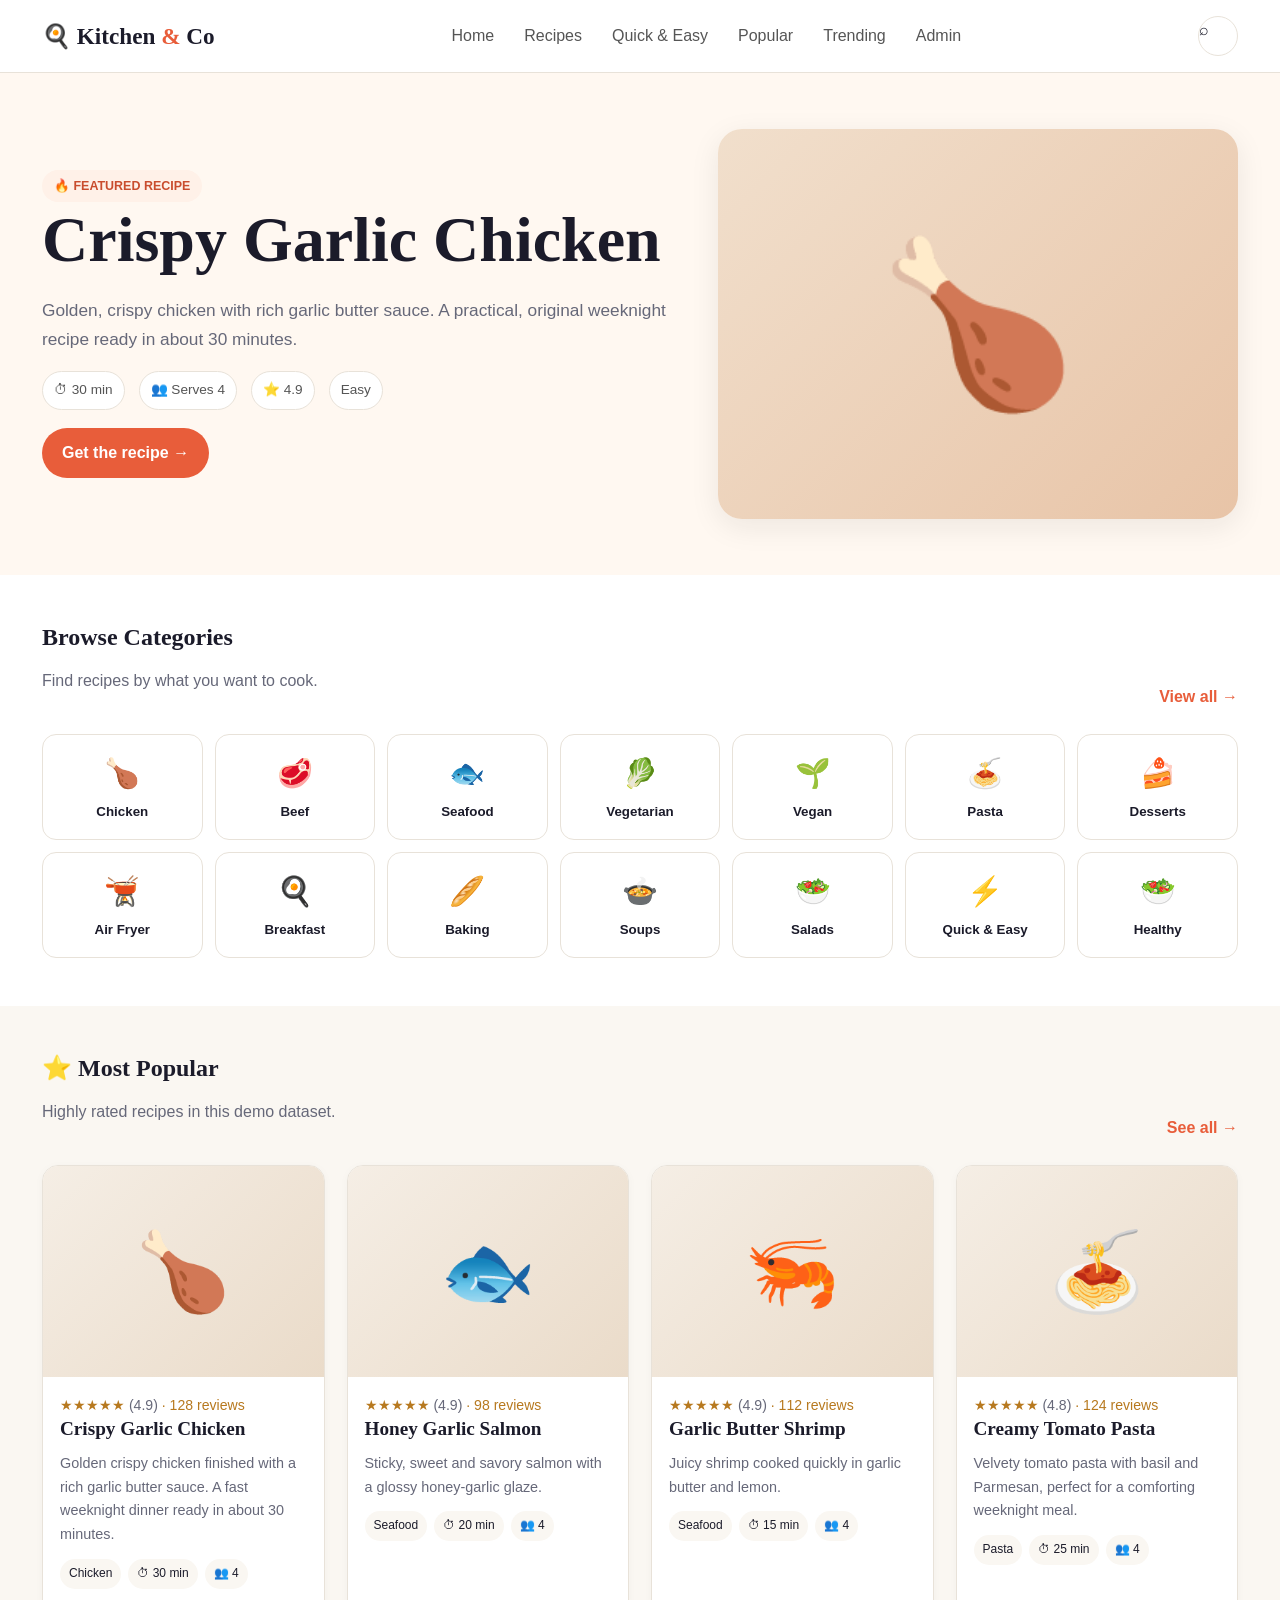
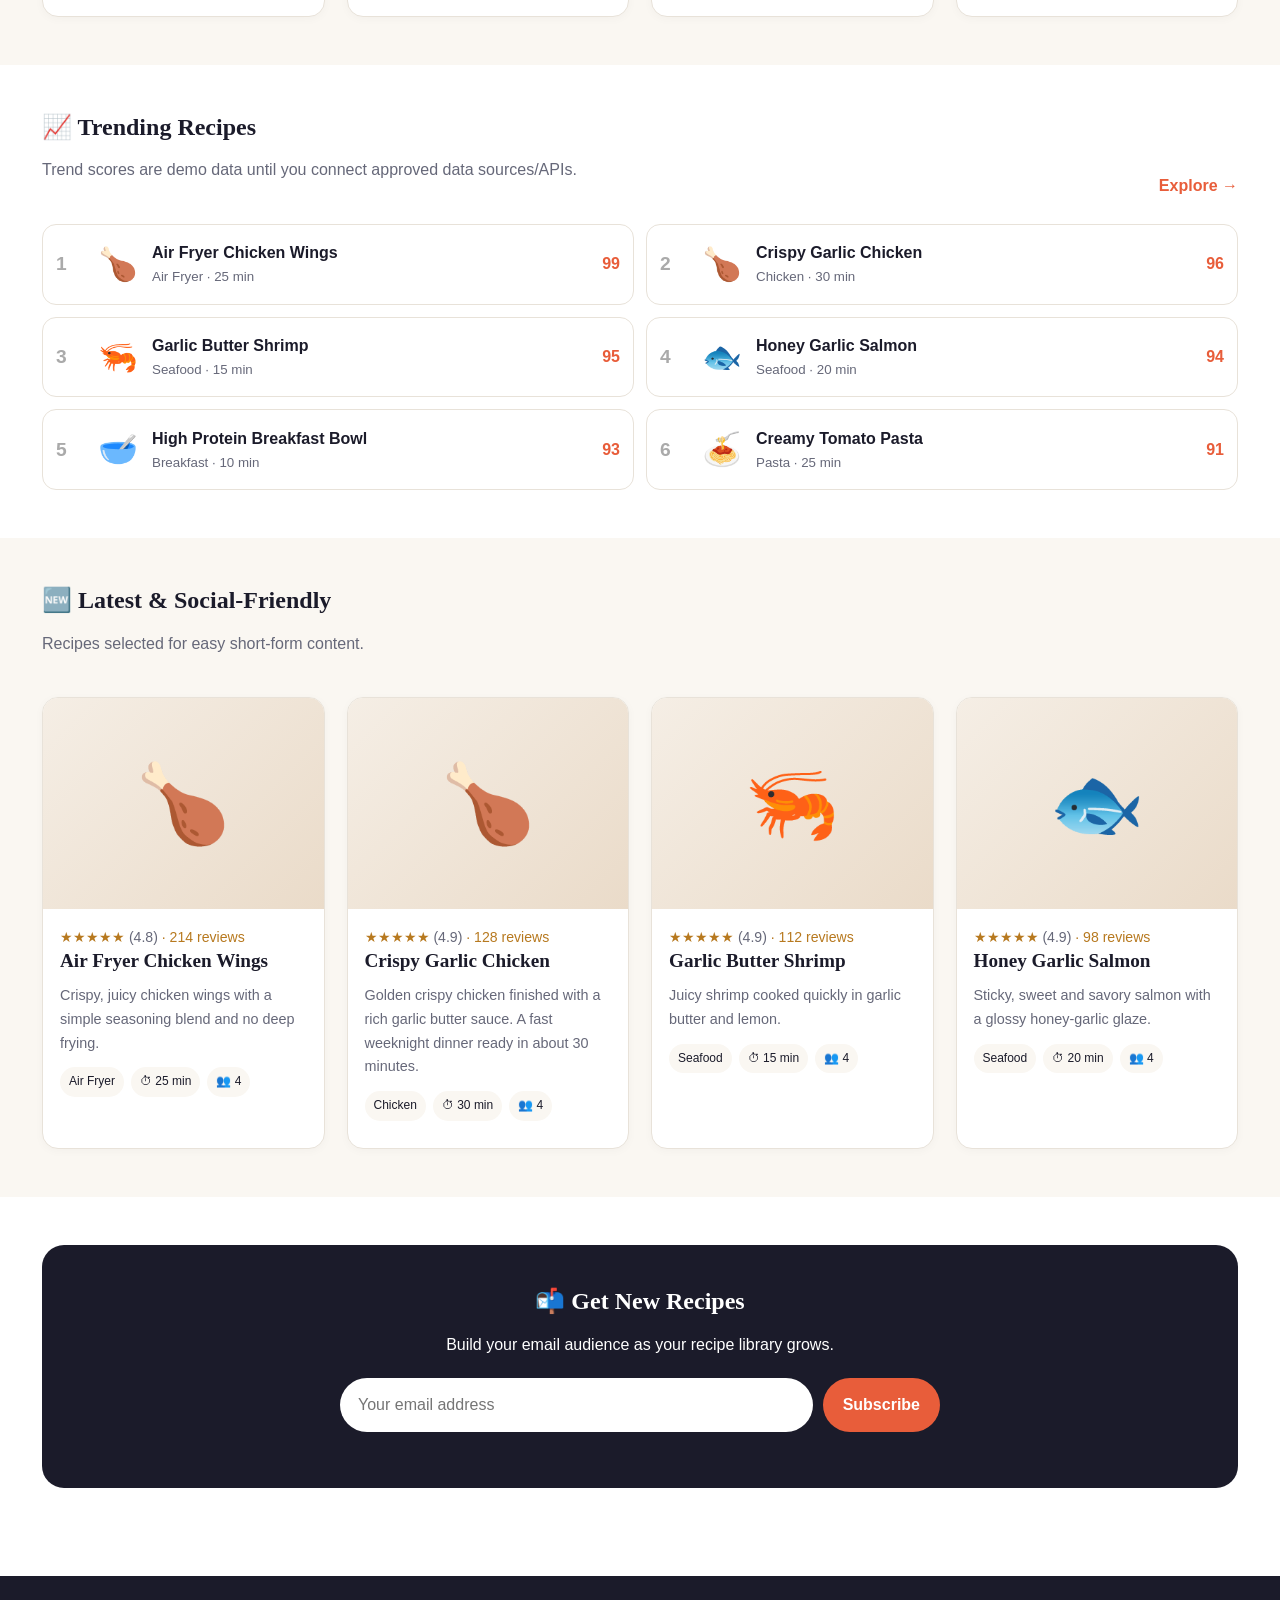
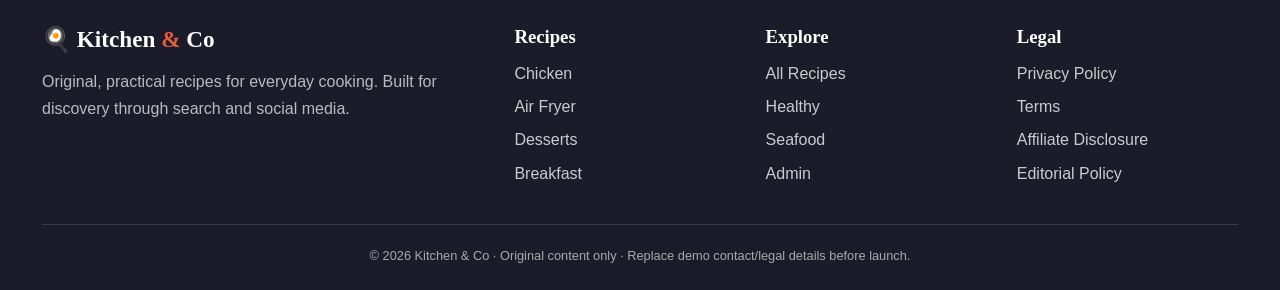
==== index.html @ 023786de "Add files via upload" ====
<!doctype html><html lang="en"><head><meta charset="utf-8"><meta name="viewport" content="width=device-width,initial-scale=1"><title>Kitchen & Co — Easy Recipes</title><meta name="description" content="Discover original easy recipes, trending food ideas, quick dinners, desserts, breakfasts and more."><link rel="stylesheet" href="/assets/style.css"></head><body data-page="home">

<header><div class="container nav">
<a class="logo" href="/index.html">🍳 Kitchen <b>&</b> Co</a>
<nav class="navlinks" id="navlinks">
<a href="/index.html">Home</a><a href="/search.html">Recipes</a><a href="/search.html?category=Quick%20%26%20Easy">Quick & Easy</a><a href="/search.html?sort=popular">Popular</a><a href="/search.html?sort=trending">Trending</a><a href="/admin/index.html">Admin</a>
</nav>
<div class="actions"><a class="iconbtn" href="/search.html" aria-label="Search">⌕</a><button class="iconbtn hamb" id="hamb">☰</button></div>
</div></header>

<main>
<section class="hero"><div class="container hero-grid"><div><span class="eyebrow">🔥 Featured recipe</span><h1>Crispy Garlic Chicken</h1><p>Golden, crispy chicken with rich garlic butter sauce. A practical, original weeknight recipe ready in about 30 minutes.</p><div class="meta"><span>⏱ 30 min</span><span>👥 Serves 4</span><span>⭐ 4.9</span><span>Easy</span></div><a class="btn primary" href="/recipes/crispy-garlic-chicken.html">Get the recipe →</a></div><div class="hero-photo">🍗</div></div></section>

<section class="section"><div class="container"><div class="section-head"><div><h2>Browse Categories</h2><p class="muted">Find recipes by what you want to cook.</p></div><a href="/search.html">View all →</a></div><div class="category-grid" id="categories"></div></div></section>

<section class="section alt"><div class="container"><div class="section-head"><div><h2>⭐ Most Popular</h2><p class="muted">Highly rated recipes in this demo dataset.</p></div><a href="/search.html">See all →</a></div><div class="grid" id="popular"></div></div></section>

<section class="section"><div class="container"><div class="section-head"><div><h2>📈 Trending Recipes</h2><p class="muted">Trend scores are demo data until you connect approved data sources/APIs.</p></div><a href="/search.html">Explore →</a></div><div class="trend-list" id="trending"></div></div></section>

<section class="section alt"><div class="container"><div class="section-head"><div><h2>🆕 Latest & Social-Friendly</h2><p class="muted">Recipes selected for easy short-form content.</p></div></div><div class="grid" id="latest"></div></div></section>

<section class="section"><div class="container"><div class="newsletter"><h2>📬 Get New Recipes</h2><p>Build your email audience as your recipe library grows.</p><form id="newsletterForm"><input id="email" type="email" required placeholder="Your email address"><button class="btn primary">Subscribe</button></form><p id="newsletterMsg" class="small"></p></div></div></section>
</main>
<footer class="footer"><div class="container"><div class="footer-grid">
<div><div class="logo" style="color:#fff">🍳 Kitchen <b>&</b> Co</div><p style="color:#bbb">Original, practical recipes for everyday cooking. Built for discovery through search and social media.</p></div>
<div><h3>Recipes</h3><a href="/search.html?category=Chicken">Chicken</a><a href="/search.html?category=Air%20Fryer">Air Fryer</a><a href="/search.html?category=Desserts">Desserts</a><a href="/search.html?category=Breakfast">Breakfast</a></div>
<div><h3>Explore</h3><a href="/search.html">All Recipes</a><a href="/search.html?category=Healthy">Healthy</a><a href="/search.html?category=Seafood">Seafood</a><a href="/admin/index.html">Admin</a></div>
<div><h3>Legal</h3><a href="#">Privacy Policy</a><a href="#">Terms</a><a href="#">Affiliate Disclosure</a><a href="#">Editorial Policy</a></div>
</div><div class="footer-bottom">© 2026 Kitchen & Co · Original content only · Replace demo contact/legal details before launch.</div></div></footer>
<script src="/assets/app.js"></script></body></html>
---- assets/style.css ----
:root{--ink:#1b1b2a;--muted:#666879;--cream:#faf7f2;--warm:#fff8f1;--accent:#e85d3a;--accent2:#c94d2e;--line:#e8e2d9;--white:#fff;--shadow:0 8px 30px rgba(20,20,30,.08);--max:1240px}
*{box-sizing:border-box}html{scroll-behavior:smooth}body{margin:0;font-family:Inter,Arial,sans-serif;color:var(--ink);background:#fff;line-height:1.65}a{text-decoration:none;color:inherit}button,input,select,textarea{font:inherit}.container{max-width:var(--max);margin:auto;padding:0 22px}
h1,h2,h3,h4{font-family:Georgia,'Times New Roman',serif;line-height:1.2;margin:0 0 12px}.muted{color:var(--muted)}.small{font-size:.86rem}.btn{display:inline-flex;align-items:center;justify-content:center;gap:8px;border:0;border-radius:999px;padding:12px 20px;font-weight:700;cursor:pointer}.primary{background:var(--accent);color:#fff}.outline{border:1px solid var(--line);background:#fff}.dark{background:var(--ink);color:#fff}
header{position:sticky;top:0;z-index:50;background:rgba(255,255,255,.95);backdrop-filter:blur(12px);border-bottom:1px solid var(--line)}.nav{height:72px;display:flex;align-items:center;justify-content:space-between;gap:18px}.logo{font:700 1.45rem Georgia;color:var(--ink)}.logo b{color:var(--accent)}.navlinks{display:flex;gap:6px;align-items:center}.navlinks a{padding:9px 12px;border-radius:8px;color:#555}.navlinks a:hover{background:var(--cream);color:var(--ink)}.actions{display:flex;gap:8px;align-items:center}.iconbtn{width:40px;height:40px;border:1px solid var(--line);border-radius:50%;background:#fff;cursor:pointer}.hamb{display:none}
.hero{background:var(--warm);padding:56px 0}.hero-grid{display:grid;grid-template-columns:1.1fr .9fr;gap:40px;align-items:center}.hero-photo{min-height:390px;border-radius:24px;background:linear-gradient(135deg,#f1dfcc,#e8c4a7);display:grid;place-items:center;font-size:10rem;box-shadow:var(--shadow)}.eyebrow{display:inline-block;background:#fff1e8;color:var(--accent2);padding:6px 12px;border-radius:99px;font-weight:800;font-size:.78rem;text-transform:uppercase}.hero h1{font-size:clamp(2.5rem,5vw,4.5rem)}.hero p{font-size:1.08rem;color:var(--muted);max-width:650px}.meta{display:flex;flex-wrap:wrap;gap:14px;color:#555;margin:18px 0}.meta span{background:#fff;border:1px solid var(--line);padding:7px 11px;border-radius:99px;font-size:.85rem}
.section{padding:48px 0}.section.alt{background:var(--cream)}.section-head{display:flex;justify-content:space-between;align-items:end;gap:20px;margin-bottom:24px}.section-head a{color:var(--accent);font-weight:700}
.grid{display:grid;grid-template-columns:repeat(4,1fr);gap:22px}.card{background:#fff;border:1px solid var(--line);border-radius:16px;overflow:hidden;box-shadow:0 2px 10px rgba(0,0,0,.03);transition:.2s}.card:hover{transform:translateY(-4px);box-shadow:var(--shadow)}.card-img{aspect-ratio:4/3;background:linear-gradient(135deg,#f5eee5,#eadbc9);display:grid;place-items:center;font-size:4.8rem}.card-body{padding:17px}.card h3{font-size:1.2rem}.card p{font-size:.9rem;color:var(--muted);margin:0 0 12px}.rating{color:#b7791f;font-size:.88rem}.chips{display:flex;flex-wrap:wrap;gap:7px;margin:10px 0}.chip{padding:5px 9px;border-radius:99px;background:var(--cream);font-size:.75rem}.trend-list{display:grid;grid-template-columns:repeat(2,1fr);gap:12px}.trend{display:flex;align-items:center;gap:14px;background:#fff;border:1px solid var(--line);border-radius:14px;padding:13px}.rank{font-weight:900;font-size:1.2rem;color:#aaa;width:28px}.trend-emoji{font-size:2rem}.trend-score{margin-left:auto;color:var(--accent);font-weight:900}
.category-grid{display:grid;grid-template-columns:repeat(7,1fr);gap:12px}.cat{background:#fff;border:1px solid var(--line);border-radius:14px;padding:15px 8px;text-align:center}.cat span{display:block;font-size:1.8rem}.cat small{font-weight:700}
.newsletter{background:var(--ink);color:#fff;border-radius:22px;padding:42px;text-align:center}.newsletter form{max-width:600px;margin:20px auto 0;display:flex;gap:10px}.newsletter input{flex:1;padding:14px 18px;border-radius:999px;border:0}
.footer{background:var(--ink);color:#fff;padding:50px 0 24px;margin-top:40px}.footer-grid{display:grid;grid-template-columns:2fr 1fr 1fr 1fr;gap:30px}.footer a{color:#ccc;display:block;margin:7px 0}.footer-bottom{border-top:1px solid #383846;margin-top:30px;padding-top:20px;color:#aaa;font-size:.8rem;text-align:center}
.searchbar{display:flex;gap:10px;margin:25px 0}.searchbar input{flex:1;border:1px solid var(--line);padding:14px 18px;border-radius:999px}.filters{display:flex;flex-wrap:wrap;gap:8px;margin-bottom:25px}
.recipe-layout{display:grid;grid-template-columns:1.4fr .6fr;gap:40px}.recipe-hero{background:var(--warm);padding:55px 0}.recipe-photo{border-radius:22px;background:linear-gradient(135deg,#f2e0cc,#e9c5a8);min-height:430px;display:grid;place-items:center;font-size:10rem}.recipe-actions{display:flex;gap:10px;flex-wrap:wrap;margin:20px 0}.ingredients,.steps,.tips{background:#fff;border:1px solid var(--line);border-radius:18px;padding:25px;margin-bottom:20px}.ingredients li,.steps li{margin:10px 0}.steps ol{padding-left:22px}.ingredients ul{padding-left:22px}.sidebox{background:var(--cream);border-radius:18px;padding:22px;height:max-content;position:sticky;top:95px}.sidebox h3{margin-top:0}.adbox{border:1px dashed #ccc;min-height:110px;display:grid;place-items:center;color:#999;font-size:.8rem;margin:24px 0}
.admin-wrap{display:grid;grid-template-columns:230px 1fr;min-height:calc(100vh - 72px)}.sidebar{background:var(--ink);color:#fff;padding:22px;position:sticky;top:72px;height:calc(100vh - 72px)}.sidebar a{display:block;padding:11px 12px;border-radius:8px;color:#ddd}.sidebar a:hover,.sidebar a.active{background:#303044;color:#fff}.admin-main{padding:30px}.stat-grid{display:grid;grid-template-columns:repeat(4,1fr);gap:18px}.stat{background:#fff;border:1px solid var(--line);border-radius:16px;padding:20px}.stat strong{font-size:2rem}.panel{background:#fff;border:1px solid var(--line);border-radius:16px;padding:22px;margin-top:22px}.table-wrap{overflow:auto}.table{width:100%;border-collapse:collapse}.table th,.table td{padding:12px;border-bottom:1px solid var(--line);text-align:left;white-space:nowrap}.form-grid{display:grid;grid-template-columns:1fr 1fr;gap:14px}.field{display:flex;flex-direction:column;gap:6px}.field.full{grid-column:1/-1}.field input,.field textarea,.field select{border:1px solid var(--line);border-radius:10px;padding:11px}.field textarea{min-height:110px}
.empty{padding:50px;text-align:center;border:1px dashed var(--line);border-radius:16px;color:var(--muted)}
@media(max-width:1000px){.grid{grid-template-columns:repeat(3,1fr)}.category-grid{grid-template-columns:repeat(4,1fr)}.navlinks{display:none}.hamb{display:block}.hero-grid,.recipe-layout{grid-template-columns:1fr}.sidebox{position:static}.admin-wrap{grid-template-columns:1fr}.sidebar{position:static;height:auto}.stat-grid{grid-template-columns:repeat(2,1fr)}}
@media(max-width:650px){.grid{grid-template-columns:1fr 1fr}.trend-list{grid-template-columns:1fr}.category-grid{grid-template-columns:repeat(2,1fr)}.hero{padding:35px 0}.hero-photo,.recipe-photo{min-height:280px;font-size:7rem}.newsletter{padding:28px 18px}.newsletter form{flex-direction:column}.footer-grid{grid-template-columns:1fr 1fr}.form-grid{grid-template-columns:1fr}.field.full{grid-column:auto}.admin-main{padding:18px}.stat-grid{grid-template-columns:1fr 1fr}}
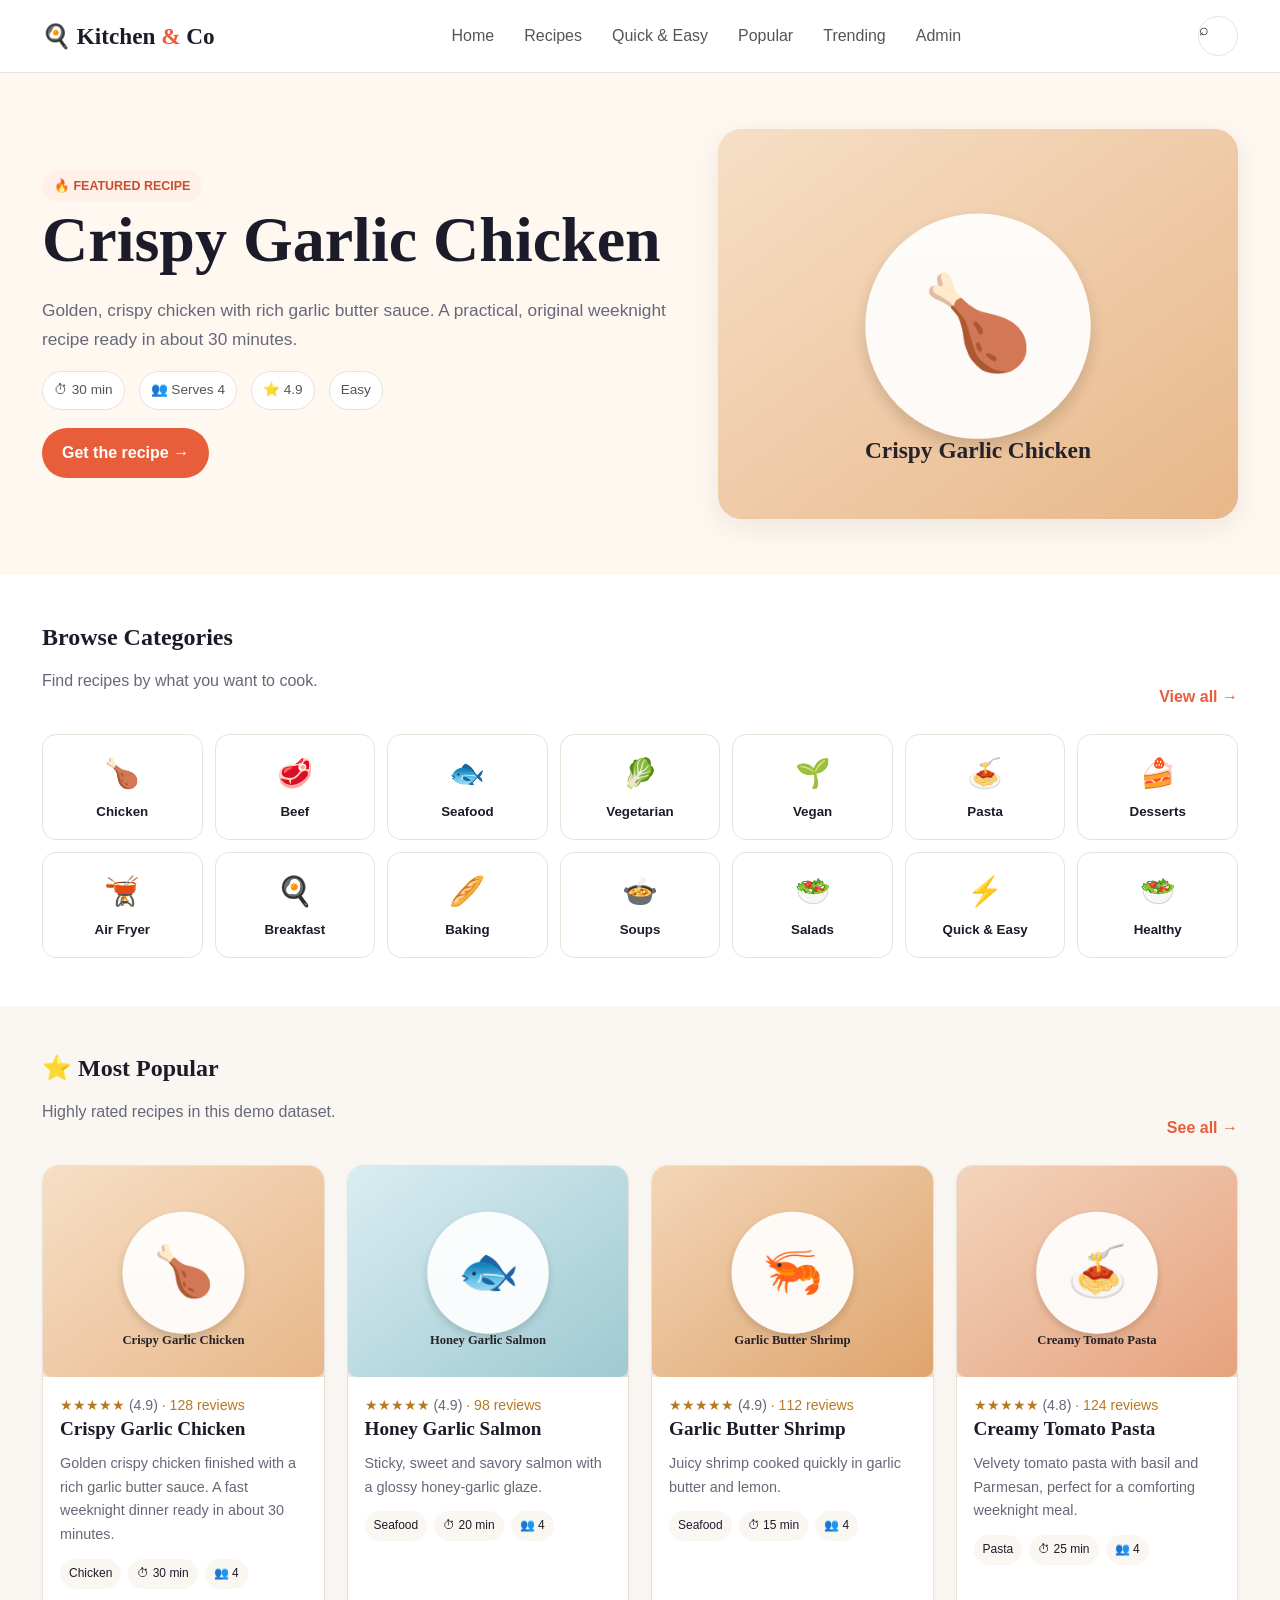
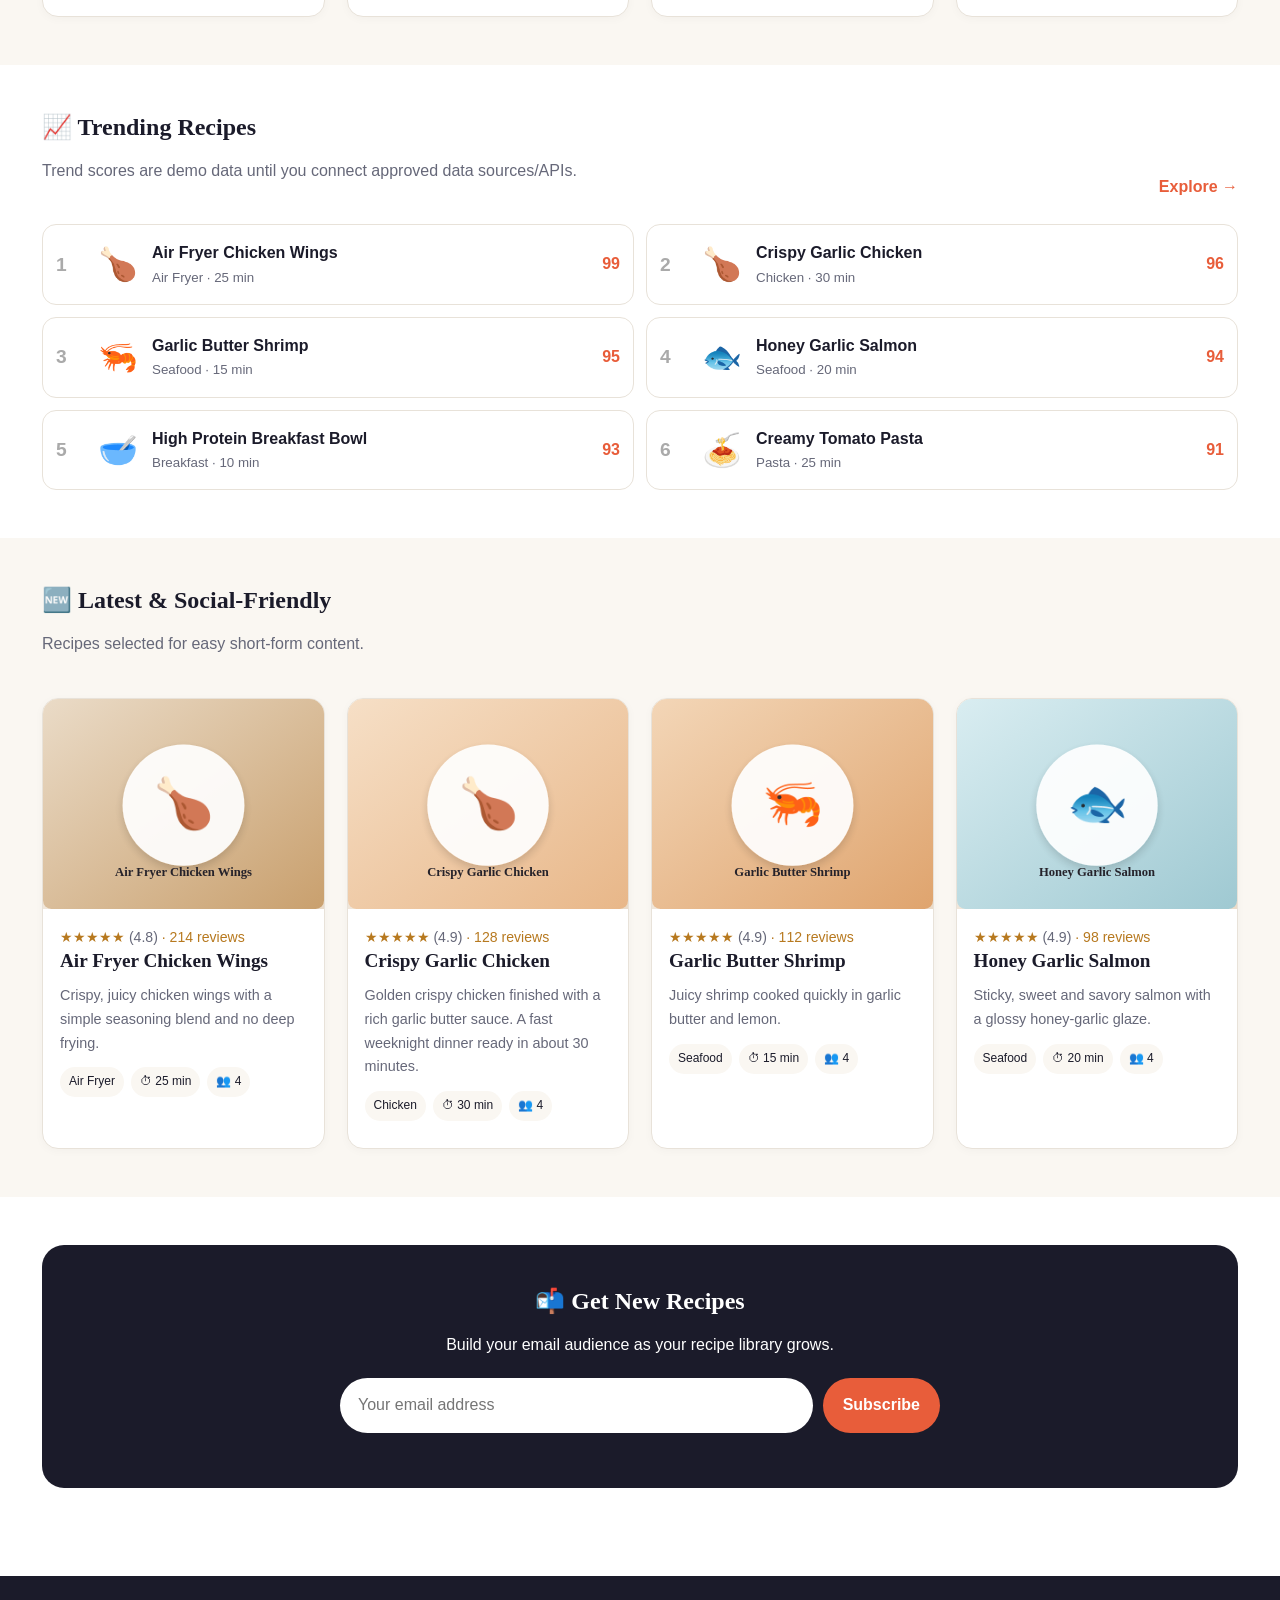
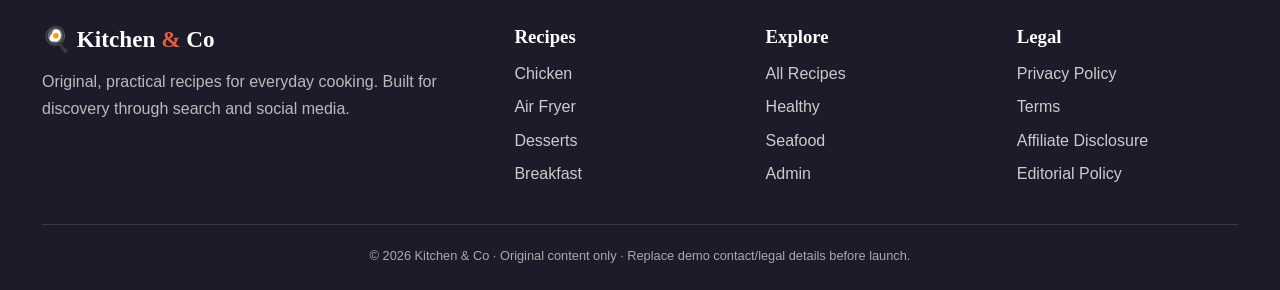
==== commit 9b2aa9a1: "Add files via upload" ====
--- a/index.html
+++ b/index.html
@@ -1,21 +1,21 @@
-<!doctype html><html lang="en"><head><meta charset="utf-8"><meta name="viewport" content="width=device-width,initial-scale=1"><title>Kitchen & Co — Easy Recipes</title><meta name="description" content="Discover original easy recipes, trending food ideas, quick dinners, desserts, breakfasts and more."><link rel="stylesheet" href="/assets/style.css"></head><body data-page="home">
+<!doctype html><html lang="en"><head><meta charset="utf-8"><meta name="viewport" content="width=device-width,initial-scale=1"><title>Kitchen & Co — Easy Recipes</title><meta name="description" content="Discover original easy recipes, trending food ideas, quick dinners, desserts, breakfasts and more."><link rel="stylesheet" href="assets/style.css"></head><body data-page="home">
 
 <header><div class="container nav">
-<a class="logo" href="/index.html">🍳 Kitchen <b>&</b> Co</a>
+<a class="logo" href="index.html">🍳 Kitchen <b>&</b> Co</a>
 <nav class="navlinks" id="navlinks">
-<a href="/index.html">Home</a><a href="/search.html">Recipes</a><a href="/search.html?category=Quick%20%26%20Easy">Quick & Easy</a><a href="/search.html?sort=popular">Popular</a><a href="/search.html?sort=trending">Trending</a><a href="/admin/index.html">Admin</a>
+<a href="index.html">Home</a><a href="search.html">Recipes</a><a href="search.html?category=Quick%20%26%20Easy">Quick & Easy</a><a href="search.html?sort=popular">Popular</a><a href="search.html?sort=trending">Trending</a><a href="admin/index.html">Admin</a>
 </nav>
-<div class="actions"><a class="iconbtn" href="/search.html" aria-label="Search">⌕</a><button class="iconbtn hamb" id="hamb">☰</button></div>
+<div class="actions"><a class="iconbtn" href="search.html" aria-label="Search">⌕</a><button class="iconbtn hamb" id="hamb">☰</button></div>
 </div></header>
 
 <main>
-<section class="hero"><div class="container hero-grid"><div><span class="eyebrow">🔥 Featured recipe</span><h1>Crispy Garlic Chicken</h1><p>Golden, crispy chicken with rich garlic butter sauce. A practical, original weeknight recipe ready in about 30 minutes.</p><div class="meta"><span>⏱ 30 min</span><span>👥 Serves 4</span><span>⭐ 4.9</span><span>Easy</span></div><a class="btn primary" href="/recipes/crispy-garlic-chicken.html">Get the recipe →</a></div><div class="hero-photo">🍗</div></div></section>
+<section class="hero"><div class="container hero-grid"><div><span class="eyebrow">🔥 Featured recipe</span><h1>Crispy Garlic Chicken</h1><p>Golden, crispy chicken with rich garlic butter sauce. A practical, original weeknight recipe ready in about 30 minutes.</p><div class="meta"><span>⏱ 30 min</span><span>👥 Serves 4</span><span>⭐ 4.9</span><span>Easy</span></div><a class="btn primary" href="recipes/crispy-garlic-chicken.html">Get the recipe →</a></div><div class="hero-photo"><img src="assets/images/crispy-garlic-chicken.svg" alt="Crispy Garlic Chicken"></div></div></section>
 
-<section class="section"><div class="container"><div class="section-head"><div><h2>Browse Categories</h2><p class="muted">Find recipes by what you want to cook.</p></div><a href="/search.html">View all →</a></div><div class="category-grid" id="categories"></div></div></section>
+<section class="section"><div class="container"><div class="section-head"><div><h2>Browse Categories</h2><p class="muted">Find recipes by what you want to cook.</p></div><a href="search.html">View all →</a></div><div class="category-grid" id="categories"></div></div></section>
 
-<section class="section alt"><div class="container"><div class="section-head"><div><h2>⭐ Most Popular</h2><p class="muted">Highly rated recipes in this demo dataset.</p></div><a href="/search.html">See all →</a></div><div class="grid" id="popular"></div></div></section>
+<section class="section alt"><div class="container"><div class="section-head"><div><h2>⭐ Most Popular</h2><p class="muted">Highly rated recipes in this demo dataset.</p></div><a href="search.html">See all →</a></div><div class="grid" id="popular"></div></div></section>
 
-<section class="section"><div class="container"><div class="section-head"><div><h2>📈 Trending Recipes</h2><p class="muted">Trend scores are demo data until you connect approved data sources/APIs.</p></div><a href="/search.html">Explore →</a></div><div class="trend-list" id="trending"></div></div></section>
+<section class="section"><div class="container"><div class="section-head"><div><h2>📈 Trending Recipes</h2><p class="muted">Trend scores are demo data until you connect approved data sources/APIs.</p></div><a href="search.html">Explore →</a></div><div class="trend-list" id="trending"></div></div></section>
 
 <section class="section alt"><div class="container"><div class="section-head"><div><h2>🆕 Latest & Social-Friendly</h2><p class="muted">Recipes selected for easy short-form content.</p></div></div><div class="grid" id="latest"></div></div></section>
 
@@ -23,8 +23,8 @@
 </main>
 <footer class="footer"><div class="container"><div class="footer-grid">
 <div><div class="logo" style="color:#fff">🍳 Kitchen <b>&</b> Co</div><p style="color:#bbb">Original, practical recipes for everyday cooking. Built for discovery through search and social media.</p></div>
-<div><h3>Recipes</h3><a href="/search.html?category=Chicken">Chicken</a><a href="/search.html?category=Air%20Fryer">Air Fryer</a><a href="/search.html?category=Desserts">Desserts</a><a href="/search.html?category=Breakfast">Breakfast</a></div>
-<div><h3>Explore</h3><a href="/search.html">All Recipes</a><a href="/search.html?category=Healthy">Healthy</a><a href="/search.html?category=Seafood">Seafood</a><a href="/admin/index.html">Admin</a></div>
+<div><h3>Recipes</h3><a href="search.html?category=Chicken">Chicken</a><a href="search.html?category=Air%20Fryer">Air Fryer</a><a href="search.html?category=Desserts">Desserts</a><a href="search.html?category=Breakfast">Breakfast</a></div>
+<div><h3>Explore</h3><a href="search.html">All Recipes</a><a href="search.html?category=Healthy">Healthy</a><a href="search.html?category=Seafood">Seafood</a><a href="admin/index.html">Admin</a></div>
 <div><h3>Legal</h3><a href="#">Privacy Policy</a><a href="#">Terms</a><a href="#">Affiliate Disclosure</a><a href="#">Editorial Policy</a></div>
 </div><div class="footer-bottom">© 2026 Kitchen & Co · Original content only · Replace demo contact/legal details before launch.</div></div></footer>
-<script src="/assets/app.js"></script></body></html>+<script src="assets/app.js"></script></body></html>
--- a/assets/style.css
+++ b/assets/style.css
@@ -15,3 +15,7 @@
 .empty{padding:50px;text-align:center;border:1px dashed var(--line);border-radius:16px;color:var(--muted)}
 @media(max-width:1000px){.grid{grid-template-columns:repeat(3,1fr)}.category-grid{grid-template-columns:repeat(4,1fr)}.navlinks{display:none}.hamb{display:block}.hero-grid,.recipe-layout{grid-template-columns:1fr}.sidebox{position:static}.admin-wrap{grid-template-columns:1fr}.sidebar{position:static;height:auto}.stat-grid{grid-template-columns:repeat(2,1fr)}}
 @media(max-width:650px){.grid{grid-template-columns:1fr 1fr}.trend-list{grid-template-columns:1fr}.category-grid{grid-template-columns:repeat(2,1fr)}.hero{padding:35px 0}.hero-photo,.recipe-photo{min-height:280px;font-size:7rem}.newsletter{padding:28px 18px}.newsletter form{flex-direction:column}.footer-grid{grid-template-columns:1fr 1fr}.form-grid{grid-template-columns:1fr}.field.full{grid-column:auto}.admin-main{padding:18px}.stat-grid{grid-template-columns:1fr 1fr}}
+
+.card-img img{width:100%;height:100%;display:block;object-fit:cover}
+.hero-photo{overflow:hidden}.hero-photo img{width:100%;height:100%;display:block;object-fit:cover}
+.recipe-photo{overflow:hidden}.recipe-photo img{width:100%;height:100%;display:block;object-fit:cover}
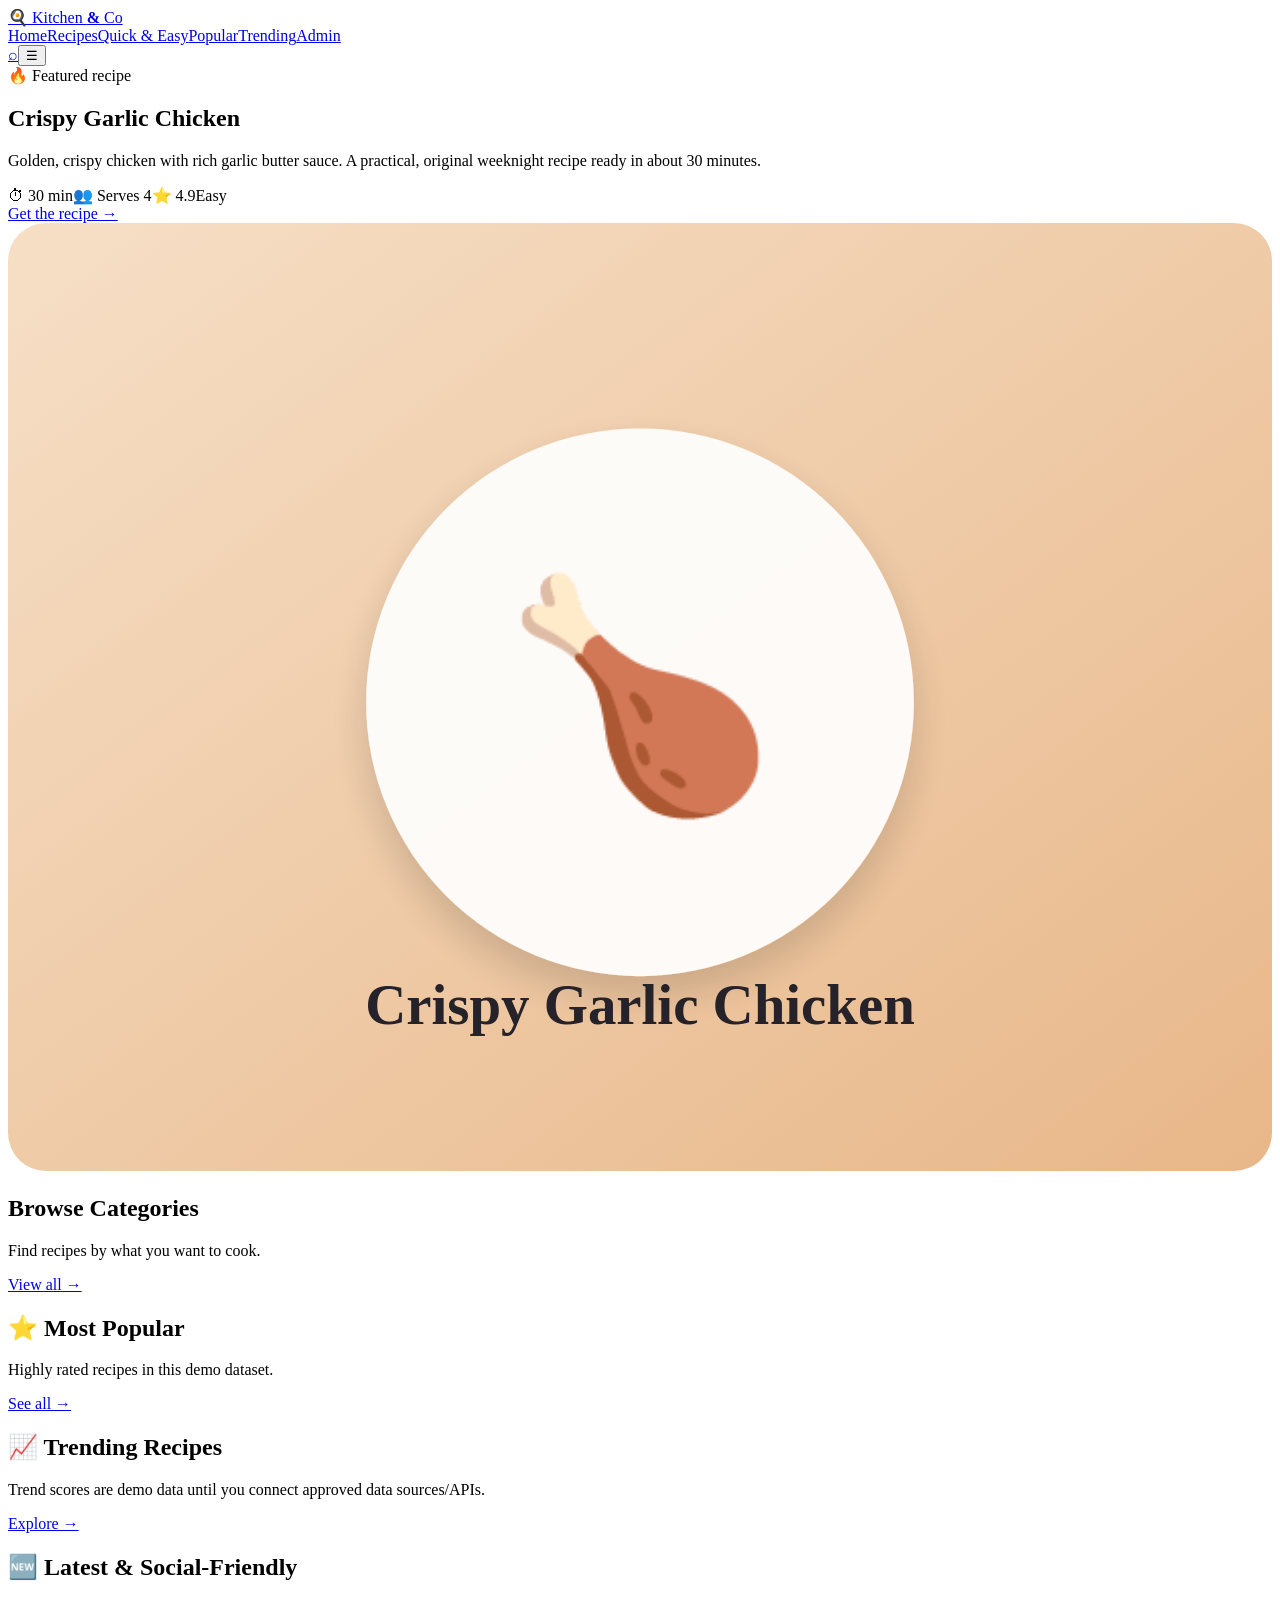
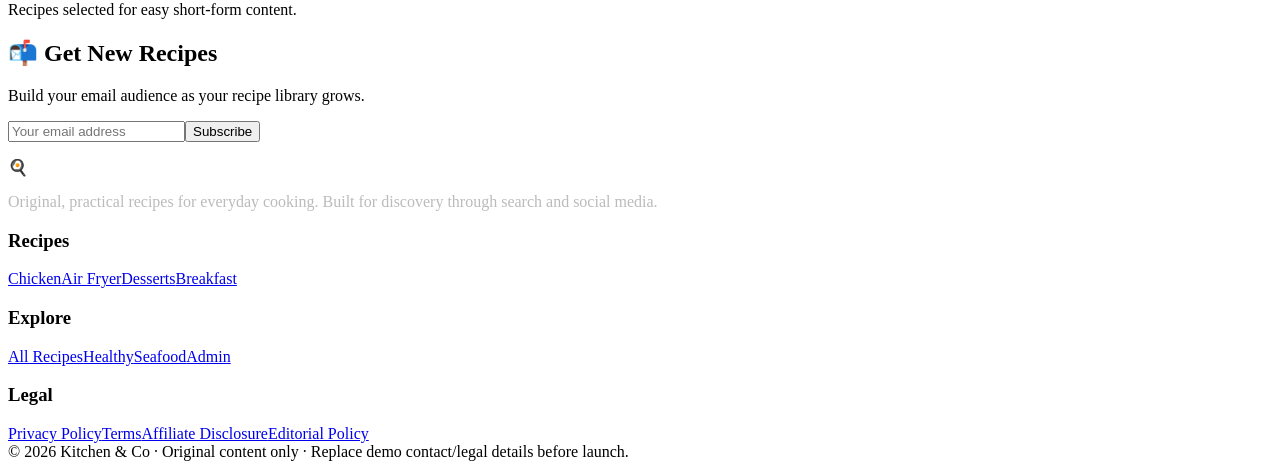
==== commit 20b99de1: "Add files via upload" ====
--- a/index.html
+++ b/index.html
@@ -1,21 +1,21 @@
-<!doctype html><html lang="en"><head><meta charset="utf-8"><meta name="viewport" content="width=device-width,initial-scale=1"><title>Kitchen & Co — Easy Recipes</title><meta name="description" content="Discover original easy recipes, trending food ideas, quick dinners, desserts, breakfasts and more."><link rel="stylesheet" href="assets/style.css"></head><body data-page="home">
+<!doctype html><html lang="en"><head><meta charset="utf-8"><meta name="viewport" content="width=device-width,initial-scale=1"><title>Kitchen & Co — Easy Recipes</title><meta name="description" content="Discover original easy recipes, trending food ideas, quick dinners, desserts, breakfasts and more."><link rel="stylesheet" href="/kitchen-co-recipes/assets/style.css"></head><body data-page="home">
 
 <header><div class="container nav">
-<a class="logo" href="index.html">🍳 Kitchen <b>&</b> Co</a>
+<a class="logo" href="/kitchen-co-recipes/index.html">🍳 Kitchen <b>&</b> Co</a>
 <nav class="navlinks" id="navlinks">
-<a href="index.html">Home</a><a href="search.html">Recipes</a><a href="search.html?category=Quick%20%26%20Easy">Quick & Easy</a><a href="search.html?sort=popular">Popular</a><a href="search.html?sort=trending">Trending</a><a href="admin/index.html">Admin</a>
+<a href="/kitchen-co-recipes/index.html">Home</a><a href="/kitchen-co-recipes/search.html">Recipes</a><a href="/kitchen-co-recipes/search.html?category=Quick%20%26%20Easy">Quick & Easy</a><a href="/kitchen-co-recipes/search.html?sort=popular">Popular</a><a href="/kitchen-co-recipes/search.html?sort=trending">Trending</a><a href="/kitchen-co-recipes/admin/index.html">Admin</a>
 </nav>
-<div class="actions"><a class="iconbtn" href="search.html" aria-label="Search">⌕</a><button class="iconbtn hamb" id="hamb">☰</button></div>
+<div class="actions"><a class="iconbtn" href="/kitchen-co-recipes/search.html" aria-label="Search">⌕</a><button class="iconbtn hamb" id="hamb">☰</button></div>
 </div></header>
 
 <main>
 <section class="hero"><div class="container hero-grid"><div><span class="eyebrow">🔥 Featured recipe</span><h1>Crispy Garlic Chicken</h1><p>Golden, crispy chicken with rich garlic butter sauce. A practical, original weeknight recipe ready in about 30 minutes.</p><div class="meta"><span>⏱ 30 min</span><span>👥 Serves 4</span><span>⭐ 4.9</span><span>Easy</span></div><a class="btn primary" href="recipes/crispy-garlic-chicken.html">Get the recipe →</a></div><div class="hero-photo"><img src="assets/images/crispy-garlic-chicken.svg" alt="Crispy Garlic Chicken"></div></div></section>
 
-<section class="section"><div class="container"><div class="section-head"><div><h2>Browse Categories</h2><p class="muted">Find recipes by what you want to cook.</p></div><a href="search.html">View all →</a></div><div class="category-grid" id="categories"></div></div></section>
+<section class="section"><div class="container"><div class="section-head"><div><h2>Browse Categories</h2><p class="muted">Find recipes by what you want to cook.</p></div><a href="/kitchen-co-recipes/search.html">View all →</a></div><div class="category-grid" id="categories"></div></div></section>
 
-<section class="section alt"><div class="container"><div class="section-head"><div><h2>⭐ Most Popular</h2><p class="muted">Highly rated recipes in this demo dataset.</p></div><a href="search.html">See all →</a></div><div class="grid" id="popular"></div></div></section>
+<section class="section alt"><div class="container"><div class="section-head"><div><h2>⭐ Most Popular</h2><p class="muted">Highly rated recipes in this demo dataset.</p></div><a href="/kitchen-co-recipes/search.html">See all →</a></div><div class="grid" id="popular"></div></div></section>
 
-<section class="section"><div class="container"><div class="section-head"><div><h2>📈 Trending Recipes</h2><p class="muted">Trend scores are demo data until you connect approved data sources/APIs.</p></div><a href="search.html">Explore →</a></div><div class="trend-list" id="trending"></div></div></section>
+<section class="section"><div class="container"><div class="section-head"><div><h2>📈 Trending Recipes</h2><p class="muted">Trend scores are demo data until you connect approved data sources/APIs.</p></div><a href="/kitchen-co-recipes/search.html">Explore →</a></div><div class="trend-list" id="trending"></div></div></section>
 
 <section class="section alt"><div class="container"><div class="section-head"><div><h2>🆕 Latest & Social-Friendly</h2><p class="muted">Recipes selected for easy short-form content.</p></div></div><div class="grid" id="latest"></div></div></section>
 
@@ -23,8 +23,8 @@
 </main>
 <footer class="footer"><div class="container"><div class="footer-grid">
 <div><div class="logo" style="color:#fff">🍳 Kitchen <b>&</b> Co</div><p style="color:#bbb">Original, practical recipes for everyday cooking. Built for discovery through search and social media.</p></div>
-<div><h3>Recipes</h3><a href="search.html?category=Chicken">Chicken</a><a href="search.html?category=Air%20Fryer">Air Fryer</a><a href="search.html?category=Desserts">Desserts</a><a href="search.html?category=Breakfast">Breakfast</a></div>
-<div><h3>Explore</h3><a href="search.html">All Recipes</a><a href="search.html?category=Healthy">Healthy</a><a href="search.html?category=Seafood">Seafood</a><a href="admin/index.html">Admin</a></div>
+<div><h3>Recipes</h3><a href="/kitchen-co-recipes/search.html?category=Chicken">Chicken</a><a href="/kitchen-co-recipes/search.html?category=Air%20Fryer">Air Fryer</a><a href="/kitchen-co-recipes/search.html?category=Desserts">Desserts</a><a href="/kitchen-co-recipes/search.html?category=Breakfast">Breakfast</a></div>
+<div><h3>Explore</h3><a href="/kitchen-co-recipes/search.html">All Recipes</a><a href="/kitchen-co-recipes/search.html?category=Healthy">Healthy</a><a href="/kitchen-co-recipes/search.html?category=Seafood">Seafood</a><a href="/kitchen-co-recipes/admin/index.html">Admin</a></div>
 <div><h3>Legal</h3><a href="#">Privacy Policy</a><a href="#">Terms</a><a href="#">Affiliate Disclosure</a><a href="#">Editorial Policy</a></div>
 </div><div class="footer-bottom">© 2026 Kitchen & Co · Original content only · Replace demo contact/legal details before launch.</div></div></footer>
-<script src="assets/app.js"></script></body></html>+<script src="/kitchen-co-recipes/assets/app.js"></script></body></html>
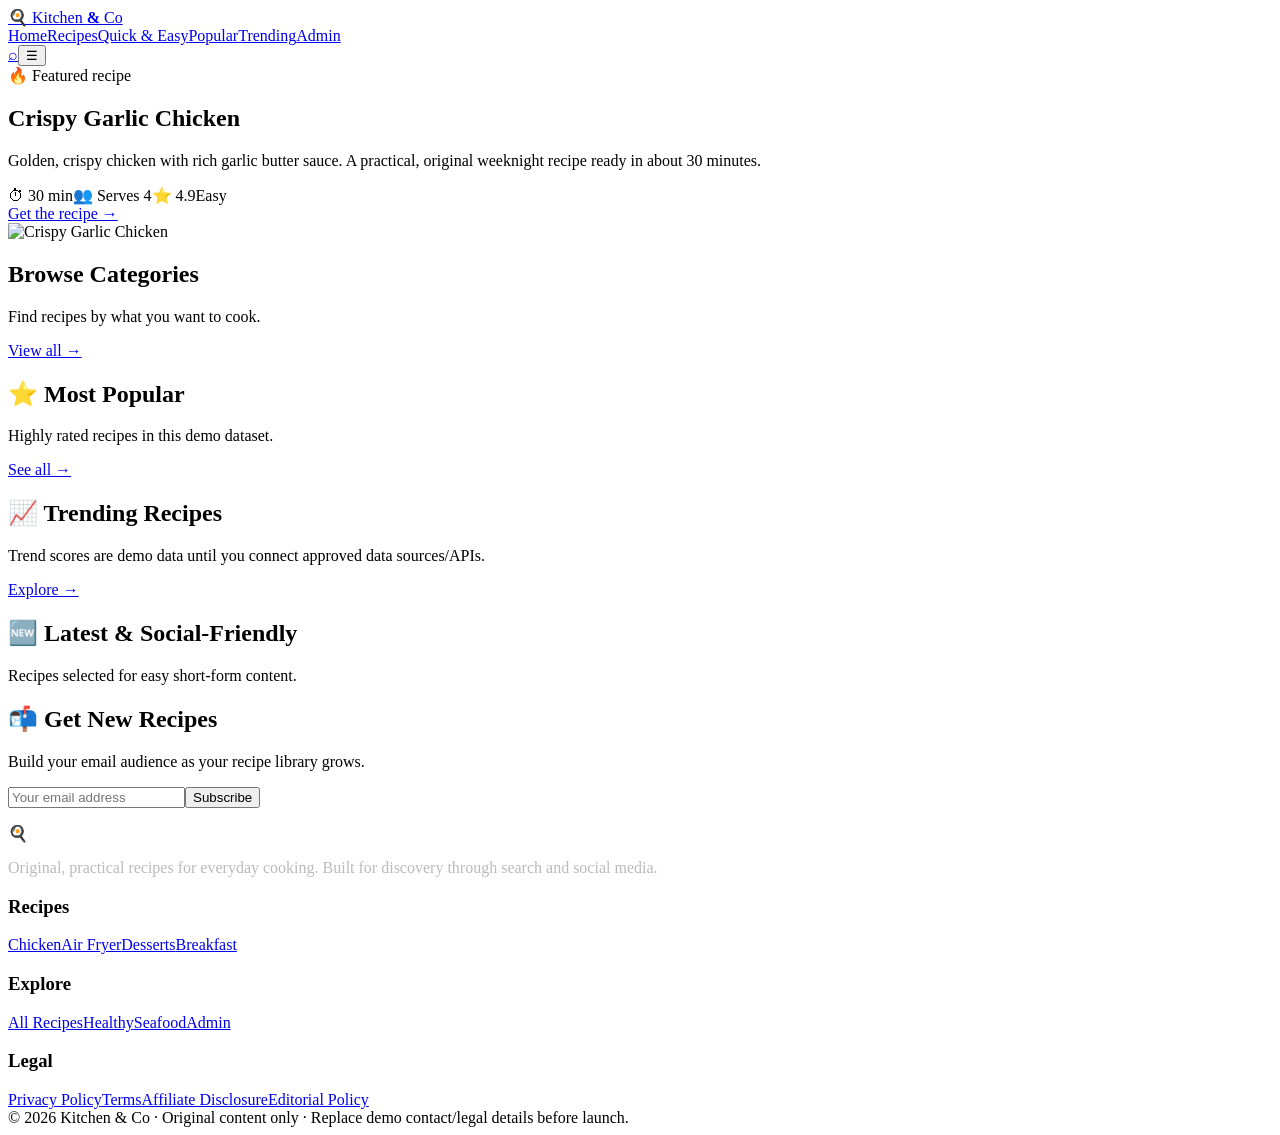
==== commit a593908f: "Update index.html" ====
--- a/index.html
+++ b/index.html
@@ -9,7 +9,11 @@
 </div></header>
 
 <main>
-<section class="hero"><div class="container hero-grid"><div><span class="eyebrow">🔥 Featured recipe</span><h1>Crispy Garlic Chicken</h1><p>Golden, crispy chicken with rich garlic butter sauce. A practical, original weeknight recipe ready in about 30 minutes.</p><div class="meta"><span>⏱ 30 min</span><span>👥 Serves 4</span><span>⭐ 4.9</span><span>Easy</span></div><a class="btn primary" href="recipes/crispy-garlic-chicken.html">Get the recipe →</a></div><div class="hero-photo"><img src="assets/images/crispy-garlic-chicken.svg" alt="Crispy Garlic Chicken"></div></div></section>
+<section class="hero"><div class="container hero-grid"><div><span class="eyebrow">🔥 Featured recipe</span><h1>Crispy Garlic Chicken</h1><p>Golden, crispy chicken with rich garlic butter sauce. A practical, original weeknight recipe ready in about 30 minutes.</p><div class="meta"><span>⏱ 30 min</span><span>👥 Serves 4</span><span>⭐ 4.9</span><span>Easy</span></div><a class="btn primary" href="recipes/crispy-garlic-chicken.html">Get the recipe →</a></div><div class="hero-photo">
+  <img src="/kitchen-co-recipes/assets/images/crispy-garlic-chicken.jpg"
+       alt="Crispy Garlic Chicken"
+       loading="eager">
+</div></div></section>
 
 <section class="section"><div class="container"><div class="section-head"><div><h2>Browse Categories</h2><p class="muted">Find recipes by what you want to cook.</p></div><a href="/kitchen-co-recipes/search.html">View all →</a></div><div class="category-grid" id="categories"></div></div></section>
 
@@ -27,4 +31,4 @@
 <div><h3>Explore</h3><a href="/kitchen-co-recipes/search.html">All Recipes</a><a href="/kitchen-co-recipes/search.html?category=Healthy">Healthy</a><a href="/kitchen-co-recipes/search.html?category=Seafood">Seafood</a><a href="/kitchen-co-recipes/admin/index.html">Admin</a></div>
 <div><h3>Legal</h3><a href="#">Privacy Policy</a><a href="#">Terms</a><a href="#">Affiliate Disclosure</a><a href="#">Editorial Policy</a></div>
 </div><div class="footer-bottom">© 2026 Kitchen & Co · Original content only · Replace demo contact/legal details before launch.</div></div></footer>
-<script src="/kitchen-co-recipes/assets/app.js"></script></body></html>+<script src="/kitchen-co-recipes/assets/app.js"></script></body></html>
